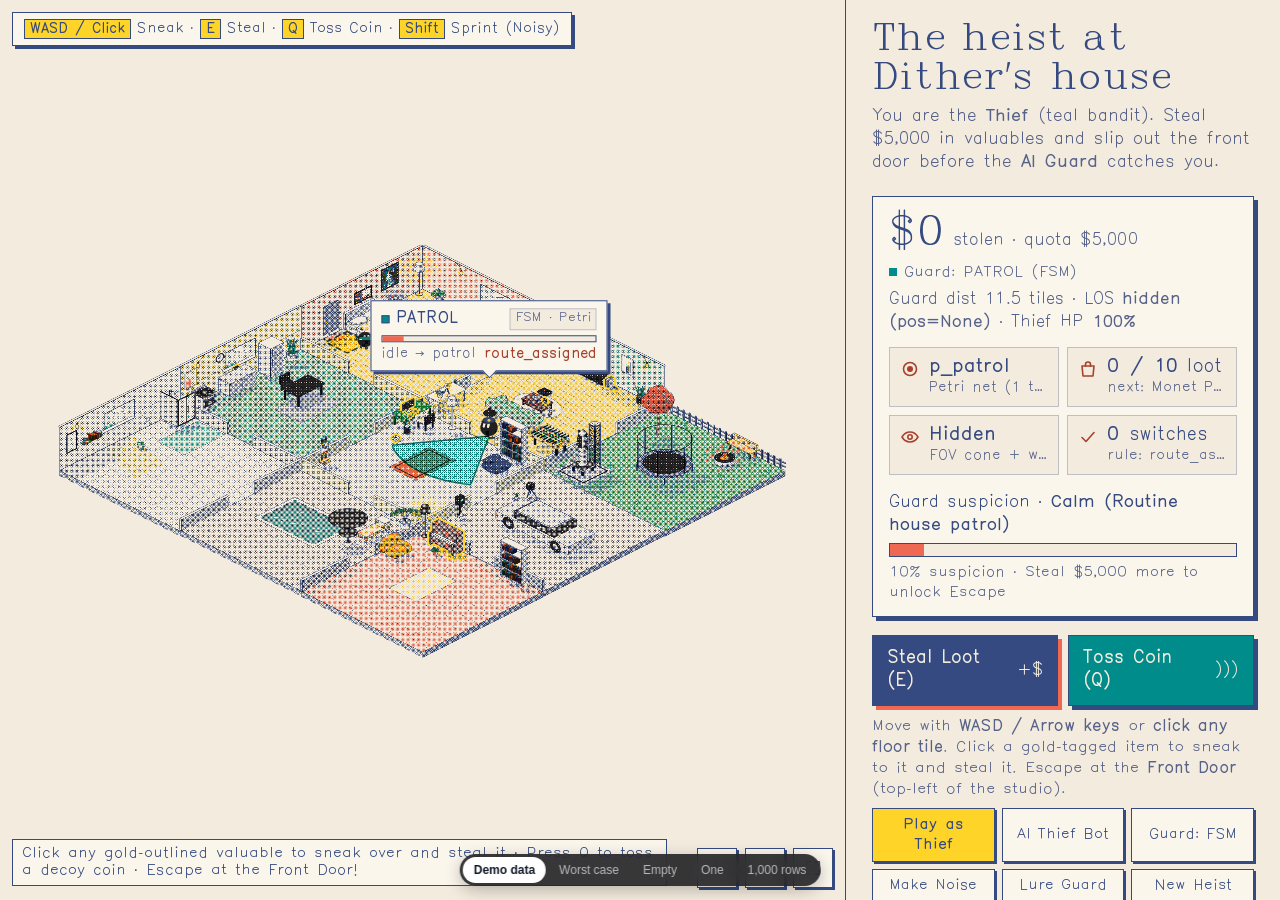
==== web/index.html @ 30a0e30f "finale" ====
<!doctype html>
<html lang="en">
<head>
<meta charset="utf-8">
<meta name="viewport" content="width=device-width, initial-scale=1, viewport-fit=cover">
<title>The Heist at Dither's House — Stealth Robbery vs. NPC AI</title>
<meta name="description" content="Play as a thief robbing an isometric riso-print house while an AI Guard (7-state FSM, Reactive Behavior Tree, and Petri Net) hunts you down.">
<meta name="theme-color" content="#f3ebdd">
<meta name="color-scheme" content="light">
<link rel="icon" href="favicon.ico" sizes="16x16 32x32 48x48">
<link rel="icon" href="icon-192.png" type="image/png" sizes="192x192">
<link rel="apple-touch-icon" href="apple-touch-icon.png">
<link rel="preload" href="fonts/KevinSerif-Regular.woff2" as="font" type="font/woff2" crossorigin>
<link rel="preload" href="fonts/KevinSans-Regular.woff2" as="font" type="font/woff2" crossorigin>
<link rel="stylesheet" href="style.css?v=7">
</head>
<body>
<div class="app">
  <header class="top">
    <h1 class="title">The heist at <span class="bot-name" id="header-bot-name">Dither</span>'s house</h1>
    <p class="lede">You are the <strong>Thief</strong> (teal bandit). Steal <span id="header-quota">$5,000</span> in valuables and slip out the front door before the <strong>AI Guard</strong> catches you.</p>
  </header>

  <main class="view" id="view" aria-label="The house. Use WASD or click to sneak, E to steal loot, Q to toss a coin.">
    <canvas id="stage" aria-hidden="true"></canvas>

    <!-- Top-left in-game controls badge -->
    <div class="heist-hud-pill" id="heist-hud-pill">
      <span class="heist-key">WASD / Click</span> Sneak
      <span class="heist-sep">&middot;</span>
      <span class="heist-key">E</span> Steal
      <span class="heist-sep">&middot;</span>
      <span class="heist-key">Q</span> Toss Coin
      <span class="heist-sep">&middot;</span>
      <span class="heist-key">Shift</span> Sprint (Noisy)
    </div>

    <!-- Banner when Busted or Escaped -->
    <div class="heist-banner" id="heist-banner" hidden>
      <p class="heist-banner-kicker" id="banner-kicker">CAUGHT BY GUARD AI</p>
      <h2 class="heist-banner-title" id="banner-title">Busted in the Living Room!</h2>
      <p class="heist-banner-sub" id="banner-sub">The Guard transitioned Chase &rarr; Attack when distance dropped below 1.35 tiles.</p>
      <button type="button" class="cta" id="banner-retry-btn"><span>Run New Heist</span> <span>&rarr;</span></button>
    </div>

    <!-- Promoted Glance HUD Tether (world-anchored above the Guard Bot) -->
    <div class="glance-tether" id="glance-tether">
      <div class="glance-top">
        <span class="glance-state">
          <span class="glance-dot" id="glance-dot"></span>
          <span id="glance-state-text">PATROL</span>
        </span>
        <span class="glance-arch" id="glance-arch-text">FSM &middot; Petri</span>
      </div>
      <div class="glance-bar">
        <span class="glance-bar-fill" id="glance-bar-fill"></span>
      </div>
      <div class="glance-rule">
        <span id="glance-rule-srcdst">return &rarr; patrol</span>
        <span class="glance-guard-tag" id="glance-rule-guard">at_route_start</span>
      </div>
    </div>

    <!-- World-anchored prompt over the Thief when standing next to stealable loot -->
    <div class="thief-prompt" id="thief-prompt" hidden>
      <span class="thief-prompt-key">E</span> <span id="thief-prompt-text">Steal MacBook Air ($1,299)</span>
    </div>

    <p class="hint" id="hint" hidden></p>
    <div class="zoom" role="group" aria-label="Zoom">
      <button type="button" data-zoom="in" aria-label="Closer">+</button>
      <button type="button" data-zoom="out" aria-label="Further">&minus;</button>
      <button type="button" data-zoom="fit" aria-label="See the whole house"><svg viewBox="0 0 20 20" aria-hidden="true"><path d="M3 7V3h4M13 3h4v4M17 13v4h-4M7 17H3v-4"/></svg></button>
    </div>
    <div class="receipt" id="receipt" hidden role="dialog" aria-labelledby="receipt-name">
      <button type="button" class="receipt-x" aria-label="Close">&times;</button>
      <p class="receipt-kind"></p>
      <h2 id="receipt-name" class="receipt-name"></h2>
      <p class="receipt-price"></p>
      <p class="receipt-by"></p>
      <p class="receipt-when"></p>
    </div>
    <p class="loading" id="loading">printing the house&hellip;</p>
  </main>

  <aside class="panel">
    <section class="wallet" aria-label="Heist Loot and Guard AI Telemetry">
      <div class="wallet-top">
        <p class="balance" id="state-balance"><span class="balance-n" id="loot-total">$0</span> <span class="balance-w" id="loot-status">stolen &middot; quota $5,000</span></p>
        <p class="trip" id="panel-trip" aria-live="polite"><span class="trip-dot" aria-hidden="true"></span><span class="trip-t" id="panel-arch-badge">Guard: PATROL (FSM)</span></p>
      </div>
      <p class="sums" id="panel-percepts">Guard dist <span class="earned" id="p-dist">6.2 tiles</span> &middot; LOS <strong id="p-los">hidden</strong> &middot; Thief HP <strong id="p-hp">100%</strong></p>
      <ul class="rates">
        <li>
          <svg viewBox="0 0 20 20" aria-hidden="true"><circle cx="10" cy="10" r="6.5"/><circle cx="10" cy="10" r="2.2" fill="currentColor"/></svg>
          <span class="rate-top"><span class="rate-n" id="rate-place">p_patrol</span></span>
          <span class="rate-x" id="rate-place-sub">Petri net (1 token)</span>
        </li>
        <li>
          <svg viewBox="0 0 20 20" aria-hidden="true"><path d="M4 7h12l-1 10H5z"/><path d="M7.5 7V5.5a2.5 2.5 0 0 1 5 0V7"/></svg>
          <span class="rate-top"><span class="rate-n" id="rate-loot-count">0 / 10</span> <span class="rate-l" id="rate-loot-label">loot</span></span>
          <span class="rate-x" id="rate-nearest-loot">nearest: MacBook ($1,299)</span>
        </li>
        <li>
          <svg viewBox="0 0 20 20" aria-hidden="true"><path d="M2 10s3-5 8-5 8 5 8 5-3 5-8 5-8-5-8-5z"/><circle cx="10" cy="10" r="2.2"/></svg>
          <span class="rate-top"><span class="rate-n" id="rate-fov">Unseen</span></span>
          <span class="rate-x" id="rate-fov-sub">FOV cone + wall LOS</span>
        </li>
        <li>
          <svg viewBox="0 0 20 20" aria-hidden="true"><path d="M4 10.5l4 4 8-9"/></svg>
          <span class="rate-top"><span class="rate-n" id="rate-firings">0</span> <span class="rate-l" id="rate-firings-label">switches</span></span>
          <span class="rate-x" id="rate-guard-last">TLA+ I1–I5 verified</span>
        </li>
      </ul>
      <div class="goal">
        <p class="goal-what">Guard suspicion &middot; <span class="goal-name" id="alert-tier">Calm (patrolling rooms)</span></p>
        <div class="bar" id="alert-bar" role="progressbar" aria-valuemin="0" aria-valuemax="100" aria-valuenow="12"><span class="bar-fill" id="alert-bar-fill"></span></div>
        <p class="goal-n" id="alert-numbers">12% alert &middot; noise &ge; 35% triggers Investigate, FOV triggers Chase</p>
      </div>
    </section>

    <section class="help" aria-label="Heist Actions and AI Controller">
      <div class="action-row">
        <button type="button" class="cta cta-half" id="steal-btn">
          <span><strong>Steal Loot (E)</strong></span>
          <span aria-hidden="true">+$</span>
        </button>
        <button type="button" class="cta cta-half cta-secondary" id="coin-btn">
          <span><strong>Toss Coin (Q)</strong></span>
          <span aria-hidden="true">)))</span>
        </button>
      </div>
      <p class="cta-sub">Move with <strong>WASD / Arrow keys</strong> or <strong>click any floor tile</strong>. Click a gold-tagged item to sneak to it and steal it. Escape at the <strong>Front Door</strong> (top-left of the studio).</p>
      <div class="scenario-bar" role="group" aria-label="Game mode and AI architecture">
        <button type="button" id="mode-play-btn" class="is-active">Play as Thief</button>
        <button type="button" id="mode-auto-btn">AI Thief Bot</button>
        <button type="button" id="arch-switch-btn">Guard: FSM</button>
        <button type="button" data-scn="sound">Make Noise</button>
        <button type="button" data-scn="lure">Lure Guard</button>
        <button type="button" id="reset-heist-btn">New Heist</button>
      </div>
      <p class="ideas" id="bt-active-pill" aria-live="polite"></p>
    </section>

    <section class="log" aria-label="Heist and Guard AI decision feed">
      <h2>Heist &amp; Guard AI journal</h2>
      <ol class="feed" id="feed"></ol>
      <button type="button" class="more" id="more" hidden>Show earlier</button>
    </section>

    <footer class="foot">
      <p>Project 2: <strong>Smart NPC Behavior System</strong>. You control the Thief; the Guard NPC runs a single-source <strong>7-state FSM</strong>, <strong>1-token Petri Net</strong>, and <strong>Reactive Behavior Tree</strong>.</p>
    </footer>
  </aside>
</div>

<!-- Dev-only @break-ui dataset switcher (fixed bottom-center, neutral chrome) -->
<nav class="break-ui-toggle" aria-label="Break-UI dataset mode">
  <button type="button" data-break-mode="demo" data-active>Demo data</button>
  <button type="button" data-break-mode="worst">Worst case</button>
  <button type="button" data-break-mode="empty">Empty</button>
  <button type="button" data-break-mode="one">One</button>
  <button type="button" data-break-mode="huge">1,000 rows</button>
</nav>

<script src="js/data.js"></script>
<script src="js/press.js"></script>
<script src="js/world.js"></script>
<script src="js/kinds.js"></script>
<script src="js/robot.js"></script>
<script src="js/scene.js"></script>
<script src="app.js?v=7"></script>
</body>
</html>
---- web/style.css ----
/* Dither's house — Heist Edition: a riso print on cream stock.
   Words in Kevin Serif and Kevin Sans. No rounded corners, no gradients: tints are dithers. */
@font-face { font-family: 'Kevin Serif'; src: url(fonts/KevinSerif-Regular.woff2) format('woff2'); font-weight: 400; font-display: swap; }
@font-face { font-family: 'Kevin Serif'; src: url(fonts/KevinSerif-Bold.woff2) format('woff2'); font-weight: 700; font-display: swap; }
@font-face { font-family: 'Kevin Sans'; src: url(fonts/KevinSans-Regular.woff2) format('woff2'); font-weight: 400; font-display: swap; }
@font-face { font-family: 'Kevin Sans'; src: url(fonts/KevinSans-Bold.woff2) format('woff2'); font-weight: 700; font-display: swap; }

:root {
  --paper: #f3ebdd;
  --card: #fbf6ec;
  --ink: #344a80;
  --ink-2: #56628a;
  --line: rgba(52, 74, 128, 0.28);
  --coral: #ee6852;
  --coral-ink: #a8402d;
  --sun: #ffd428;
  --teal: #008c8a;
  --black: #242226;
  --panel: clamp(420px, 34vw, 560px);
  --dither-coral: none;
  --dither-sun: none;
  --dither-teal: none;
}
* { box-sizing: border-box; }
html, body { margin: 0; background: var(--paper); color: var(--ink); }
body { font: 16px/1.5 'Kevin Sans', ui-sans-serif, system-ui, sans-serif; -webkit-text-size-adjust: 100%; }
a { color: inherit; text-decoration-color: var(--coral); text-decoration-thickness: 1.5px; text-underline-offset: 3px; }
a:hover { color: var(--coral-ink); }
:focus-visible { outline: 2px solid var(--coral-ink); outline-offset: 2px; }
button { font: inherit; color: var(--ink); background: var(--paper); border: 1.5px solid var(--ink); border-radius: 0; cursor: pointer; }
button:hover { background: var(--sun); }
svg { stroke: currentColor; fill: none; stroke-width: 1.6; stroke-linecap: round; stroke-linejoin: round; }

.app { display: grid; grid-template-columns: minmax(0, 1fr) var(--panel); grid-template-rows: auto minmax(0, 1fr); grid-template-areas: "view top" "view panel"; height: 100vh; height: 100dvh; }
.top { grid-area: top; padding: 20px 26px 12px; border-left: 1.5px solid var(--ink); min-width: 0; }
.view { grid-area: view; position: relative; overflow: hidden; background: var(--paper); }
.panel { grid-area: panel; overflow-y: auto; padding: 4px 26px 64px; border-left: 1.5px solid var(--ink); min-width: 0; }
.title { margin: 0; font: 400 2.2rem/1.12 'Kevin Serif'; letter-spacing: -0.01em; overflow-wrap: anywhere; }
.lede { margin: 6px 0 0; color: var(--ink-2); max-width: 34em; font-size: 0.96rem; overflow-wrap: anywhere; }

#stage { display: block; width: 100%; height: 100%; cursor: crosshair; touch-action: none; }
#stage.is-drag { cursor: grabbing; }
#stage.is-point { cursor: pointer; }
.loading[hidden], .hint[hidden], .heist-banner[hidden], .thief-prompt[hidden], .more[hidden] { display: none; }
.loading { position: absolute; inset: 0; display: grid; place-items: center; margin: 0; font-family: 'Kevin Serif'; font-size: 1.3rem; color: var(--ink-2); pointer-events: none; }
.hint { position: absolute; left: 12px; bottom: 14px; max-width: calc(100% - 190px); margin: 0; padding: 5px 9px; font-size: 0.85rem; line-height: 1.3; background: var(--card); border: 1.5px solid var(--ink); pointer-events: none; transition: opacity 0.6s; }
.hint.is-gone { opacity: 0; }
.zoom { position: absolute; right: 12px; bottom: 12px; display: flex; gap: 8px; z-index: 25; }
.zoom button { display: grid; place-items: center; width: 40px; height: 40px; padding: 0; font-size: 1.35rem; line-height: 1; background: var(--card); box-shadow: 2px 2px 0 var(--ink); }
.zoom svg { width: 18px; height: 18px; stroke-width: 1.8; }
.zoom button:active { transform: translate(2px, 2px); box-shadow: none; }

/* ---- Top-left Heist Controls Strip ---- */
.heist-hud-pill {
  position: absolute;
  top: 12px;
  left: 12px;
  z-index: 25;
  display: inline-flex;
  align-items: center;
  flex-wrap: wrap;
  gap: 6px;
  padding: 6px 11px;
  font-size: 0.82rem;
  background: var(--card);
  border: 1.5px solid var(--ink);
  box-shadow: 3px 3px 0 var(--ink);
  pointer-events: none;
}
.heist-key {
  display: inline-block;
  padding: 0 5px;
  font-weight: 700;
  font-size: 0.76rem;
  background: var(--sun);
  border: 1px solid var(--ink);
  flex-shrink: 0;
}
.heist-sep { color: var(--ink-2); }

/* ---- World-Anchored Thief Steal Prompt (Fix #1: wraps cleanly up to 280px, never overflows) ---- */
.thief-prompt {
  position: absolute;
  pointer-events: none;
  transform: translate(-50%, -100%);
  margin-top: -40px;
  max-width: min(280px, calc(100vw - 32px));
  padding: 5px 10px;
  font-size: 0.8rem;
  line-height: 1.3;
  font-weight: 700;
  background: var(--sun);
  color: var(--ink);
  border: 1.5px solid var(--ink);
  box-shadow: 2px 2px 0 var(--ink);
  white-space: normal;
  overflow-wrap: anywhere;
  z-index: 22;
}
.thief-prompt-key {
  display: inline-block;
  padding: 0 5px;
  margin-right: 4px;
  background: var(--ink);
  color: var(--paper);
  flex-shrink: 0;
}

/* ---- Busted / Escaped Overlay Banner ---- */
.heist-banner {
  position: absolute;
  top: 50%;
  left: 50%;
  transform: translate(-50%, -50%);
  width: min(380px, calc(100% - 32px));
  padding: 18px 20px;
  background: var(--card);
  border: 2px solid var(--ink);
  box-shadow: 6px 6px 0 var(--ink);
  z-index: 40;
}
.heist-banner-kicker {
  margin: 0;
  font-size: 0.8rem;
  font-weight: 700;
  letter-spacing: 0.05em;
  color: var(--coral-ink);
  text-transform: uppercase;
}
.heist-banner-title {
  margin: 4px 0 8px;
  font: 400 1.75rem/1.15 'Kevin Serif';
  overflow-wrap: anywhere;
}
.heist-banner-sub {
  margin: 0 0 14px;
  font-size: 0.92rem;
  color: var(--ink-2);
  overflow-wrap: anywhere;
}

/* ---- Promoted Glance HUD Tether (Fix #2 & #5: bounded width, middle-truncated tokens, overflow: hidden bar) ---- */
.glance-tether {
  position: absolute;
  pointer-events: none;
  transform: translate(-50%, -100%);
  margin-top: -46px;
  min-width: 196px;
  max-width: 260px;
  padding: 7px 10px 8px;
  background: var(--card);
  border: 1.5px solid var(--ink);
  box-shadow: 3px 3px 0 var(--ink);
  z-index: 20;
}
.glance-tether::after {
  content: "";
  position: absolute;
  bottom: -6px;
  left: 50%;
  transform: translateX(-50%) rotate(45deg);
  width: 9px;
  height: 9px;
  background: var(--card);
  border-right: 1.5px solid var(--ink);
  border-bottom: 1.5px solid var(--ink);
}
.glance-top {
  display: flex;
  align-items: center;
  justify-content: space-between;
  gap: 8px;
  margin-bottom: 5px;
  min-width: 0;
}
.glance-state {
  display: inline-flex;
  align-items: center;
  gap: 6px;
  min-width: 0;
  font: 700 0.86rem/1.1 'Kevin Sans', sans-serif;
  text-transform: uppercase;
  letter-spacing: 0.04em;
  overflow-wrap: anywhere;
}
.glance-dot {
  width: 8px;
  height: 8px;
  background: var(--teal);
  border: 1px solid var(--ink);
  flex-shrink: 0;
}
.glance-arch {
  font-size: 0.74rem;
  padding: 1px 5px;
  border: 1px solid var(--line);
  background: var(--paper);
  color: var(--ink-2);
  white-space: nowrap;
  flex-shrink: 0;
}
.glance-bar {
  height: 7px;
  border: 1px solid var(--ink);
  background: var(--paper);
  margin-bottom: 5px;
  overflow: hidden;
}
.glance-bar-fill {
  display: block;
  height: 100%;
  width: 12%;
  background-color: var(--coral);
  background-image: var(--dither-coral);
  background-size: 8px 8px;
  image-rendering: pixelated;
  transition: width 120ms ease-out;
}
.glance-rule {
  display: flex;
  align-items: center;
  justify-content: space-between;
  gap: 8px;
  min-width: 0;
  font-size: 0.78rem;
  line-height: 1.2;
  color: var(--ink-2);
  font-variant-numeric: tabular-nums;
}
.glance-guard-tag {
  font-weight: 700;
  color: var(--coral-ink);
  overflow-wrap: anywhere;
  text-align: right;
}

.receipt { position: absolute; left: 12px; top: 54px; width: min(320px, calc(100% - 24px)); padding: 12px 14px 12px; background: var(--card); border: 1.5px solid var(--ink); box-shadow: 4px 4px 0 var(--ink); z-index: 30; }
.receipt[hidden] { display: none; }
.receipt-x { position: absolute; right: 4px; top: 4px; width: 40px; height: 40px; padding: 0; border: 0; font-size: 1.5rem; line-height: 1; background: transparent; }
.receipt-kind { margin: 0; font-size: 0.85rem; color: var(--ink-2); }
.receipt-name { margin: 2px 34px 6px 0; font: 400 1.3rem/1.15 'Kevin Serif'; overflow-wrap: anywhere; }
.receipt-price, .receipt-by, .receipt-when { margin: 4px 0 0; font-size: 0.95rem; }
.receipt-when { color: var(--ink-2); font-size: 0.86rem; }

/* ---- Wallet / Heist Score & Guard Telemetry ---- */
.wallet { margin: 6px 0 0; padding: 16px 16px 14px; background: var(--card); border: 1.5px solid var(--ink); box-shadow: 4px 4px 0 var(--ink); }
.wallet-top { display: flex; align-items: baseline; justify-content: space-between; gap: 8px 14px; flex-wrap: wrap; }
.balance { margin: 0; min-width: 0; overflow-wrap: anywhere; }
.balance-n { font: 400 2.45rem/1.05 'Kevin Serif'; font-variant-numeric: tabular-nums; }
.balance-w { color: var(--ink-2); font-size: 0.92rem; }
.balance.is-up .balance-n { color: var(--coral-ink); }
.trip { display: inline-flex; align-items: center; gap: 7px; margin: 0; min-width: 0; max-width: 100%; font-size: 0.85rem; color: var(--ink-2); font-variant-numeric: tabular-nums; }
.trip-dot { width: 8px; height: 8px; background: var(--teal); flex-shrink: 0; }
.trip-t { overflow-wrap: anywhere; }
.trip.is-now .trip-dot { background: var(--coral); animation: blink 0.6s steps(2) infinite; }
@keyframes blink { 50% { opacity: 0.2; } }
.sums { margin: 6px 0 14px; font-size: 0.92rem; color: var(--ink-2); font-variant-numeric: tabular-nums; overflow-wrap: anywhere; }
.rates { margin: 0 0 16px; padding: 0; list-style: none; display: grid; grid-template-columns: minmax(0, 1fr) minmax(0, 1fr); gap: 8px; }
.rates li { display: grid; grid-template-columns: 20px minmax(0, 1fr); column-gap: 9px; align-items: start; padding: 9px 10px; border: 1px solid var(--line); background: var(--paper); min-width: 0; }
.rates svg { grid-row: 1 / 3; width: 20px; height: 20px; margin-top: 2px; color: var(--coral-ink); flex-shrink: 0; }
.rate-top, .rate-x { grid-column: 2; min-width: 0; }
.rate-top { overflow-wrap: anywhere; line-height: 1.25; }
.rate-n { font-weight: 700; font-size: 1.05rem; font-variant-numeric: tabular-nums; overflow-wrap: anywhere; }
.rate-x { font-size: 0.8rem; color: var(--ink-2); white-space: nowrap; overflow: hidden; text-overflow: ellipsis; }
.goal-what { margin: 0 0 6px; font-size: 0.95rem; overflow-wrap: anywhere; }
.goal-name { font-weight: 700; }
.bar { height: 14px; border: 1.5px solid var(--ink); background: var(--paper); overflow: hidden; }
.bar-fill { display: block; height: 100%; width: 0; background-color: var(--coral); background-image: var(--dither-coral); background-size: 8px 8px; image-rendering: pixelated; transition: width 0.2s ease-out; }
.goal-n { margin: 5px 0 0; font-size: 0.84rem; color: var(--ink-2); font-variant-numeric: tabular-nums; overflow-wrap: anywhere; }

/* ---- Controls ---- */
.help { margin: 18px 0 0; }
.action-row { display: grid; grid-template-columns: 1fr 1fr; gap: 10px; }
.cta { display: flex; align-items: center; justify-content: space-between; width: 100%; gap: 8px; padding: 11px 14px; font-size: 0.98rem; text-decoration: none; color: var(--paper); background: var(--ink); border: 1.5px solid var(--ink); box-shadow: 4px 4px 0 var(--coral); text-align: left; }
.cta:hover { color: var(--paper); background: var(--coral-ink); border-color: var(--coral-ink); box-shadow: 4px 4px 0 var(--ink); }
.cta:active { transform: translate(3px, 3px); box-shadow: 1px 1px 0 var(--coral); }
.cta-secondary { background: var(--teal); box-shadow: 4px 4px 0 var(--ink); }
.cta-sub { margin: 10px 0 8px; font-size: 0.88rem; color: var(--ink-2); }

.scenario-bar {
  display: grid;
  grid-template-columns: repeat(3, 1fr);
  gap: 7px;
  margin-top: 8px;
}
.scenario-bar button {
  padding: 6px 8px;
  font-size: 0.83rem;
  background: var(--card);
  box-shadow: 2px 2px 0 var(--ink);
  min-width: 0;
  overflow-wrap: anywhere;
}
.scenario-bar button:hover { background: var(--sun); }
.scenario-bar button:active { transform: translate(2px, 2px); box-shadow: none; }
.scenario-bar button.is-active { background: var(--sun); font-weight: 700; }

/* Fix #8: wraps long BT / Petri net traces cleanly inside .panel */
.ideas { display: block; max-width: 100%; margin: 10px 0 0; padding: 5px 9px; font-size: 0.82rem; line-height: 1.35; border: 1px solid var(--line); background: var(--card); overflow-wrap: anywhere; }
.ideas:empty { display: none; }

/* ---- Feed ---- */
.log { margin: 24px 0 0; }
.log h2 { margin: 0 0 4px; font: 400 1.45rem/1.1 'Kevin Serif'; }
.feed, .grp-l { margin: 0; padding: 0; list-style: none; }
.grp { padding: 12px 0 4px; border-top: 1.5px dashed var(--line); }
.grp:first-child { border-top: 0; }
.grp-t { margin: 0 0 6px; font-size: 0.8rem; color: var(--ink-2); overflow-wrap: anywhere; }
.card { margin: 2px 0 10px; padding: 11px 13px; background: var(--card); border: 1.5px solid var(--ink); box-shadow: 3px 3px 0 var(--ink); overflow-wrap: anywhere; }
.card.is-now { background-image: var(--dither-sun); background-size: 8px 8px; }
.card-kicker { display: flex; flex-wrap: wrap; align-items: center; gap: 4px 10px; margin: 0 0 4px; font-size: 0.82rem; color: var(--ink-2); }
.tag { display: inline-flex; align-items: center; gap: 4px; max-width: 100%; padding: 1px 7px; font-size: 0.78rem; color: var(--ink); border: 1px solid var(--line); background: var(--paper); overflow-wrap: anywhere; }
.card-title { margin: 0; font: 700 1.02rem/1.35 'Kevin Sans', sans-serif; overflow-wrap: anywhere; }
.card-title .card-sub { font-weight: 400; font-size: 0.9rem; color: var(--ink-2); }
.card-meta { margin: 5px 0 0; font-size: 0.92rem; font-variant-numeric: tabular-nums; overflow-wrap: anywhere; }
.price { display: inline-block; padding: 0 7px; margin-right: 4px; font-weight: 700; color: var(--paper); background: var(--coral-ink); font-variant-numeric: tabular-nums; }
.price.is-loot { background: var(--teal); }
.card-quote { margin: 8px 0 0; padding-left: 10px; border-left: 3px solid var(--sun); font: italic 400 0.96rem/1.45 'Kevin Serif'; overflow-wrap: anywhere; }
.card-note { margin: 6px 0 0; font-size: 0.84rem; color: var(--ink-2); overflow-wrap: anywhere; }
.feed-empty { padding: 14px 12px; font-size: 0.9rem; color: var(--ink-2); background: var(--card); border: 1.5px dashed var(--line); }
.more { display: block; width: 100%; margin: 6px 0 0; padding: 10px 12px; font-size: 0.92rem; background: var(--card); box-shadow: 2px 2px 0 var(--ink); }

.foot { margin: 26px 0 0; padding-top: 14px; border-top: 1.5px dashed var(--line); font-size: 0.85rem; color: var(--ink-2); }

/* ---- Dev-only @break-ui Segmented Toggle (neutral chrome, bottom-center) ---- */
.break-ui-toggle {
  position: fixed;
  bottom: 14px;
  left: 50%;
  transform: translateX(-50%);
  z-index: 2147483647;
  display: inline-flex;
  align-items: center;
  gap: 2px;
  padding: 3px;
  border-radius: 999px;
  background: rgba(24, 24, 27, 0.86);
  backdrop-filter: blur(8px);
  box-shadow: 0 4px 16px rgba(0, 0, 0, 0.25);
  font: 500 12px/1 -apple-system, BlinkMacSystemFont, "Segoe UI", sans-serif;
  user-select: none;
}
.break-ui-toggle button {
  height: 26px;
  padding: 0 11px;
  border: 0;
  border-radius: 999px;
  background: transparent;
  color: rgba(255, 255, 255, 0.65);
  font: inherit;
  cursor: pointer;
}
.break-ui-toggle button:hover {
  background: rgba(255, 255, 255, 0.08);
  color: #fff;
}
.break-ui-toggle button[data-active] {
  background: #fff;
  color: #111827;
  font-weight: 600;
}

@media (max-width: 820px) {
  .app { display: block; height: auto; }
  .top { padding: 16px 16px 12px; border-left: 0; }
  .view { height: 54vh; min-height: 320px; border-top: 1.5px solid var(--ink); border-bottom: 1.5px solid var(--ink); }
  .panel { overflow: visible; padding: 18px 16px 64px; border-left: 0; }
}
@media (max-width: 380px) {
  .rates, .action-row, .scenario-bar { grid-template-columns: 1fr; }
}
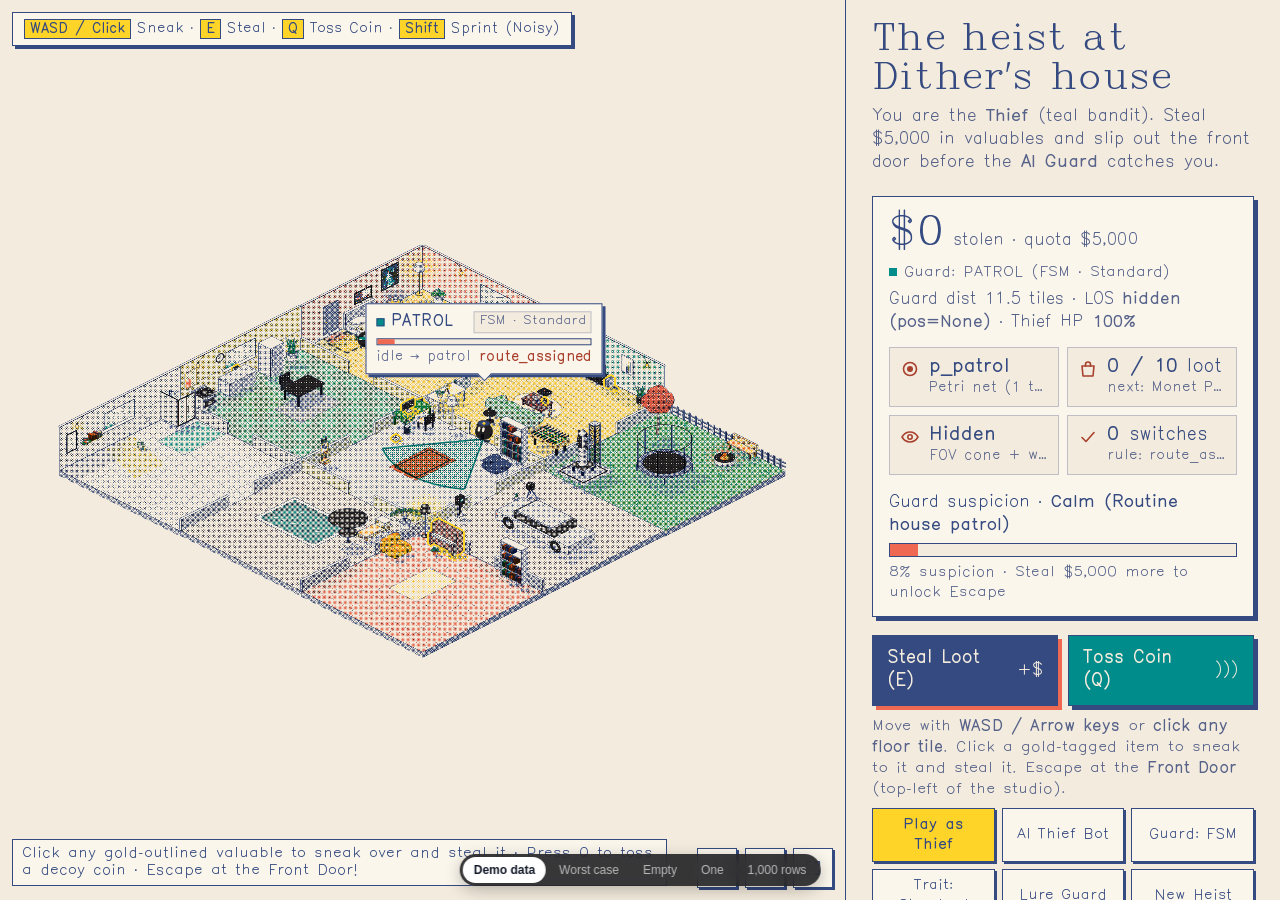
==== commit 07eaf2c9: "Build stealth heist game and NPC AI comparison" ====
--- a/web/index.html
+++ b/web/index.html
@@ -131,11 +131,11 @@
         </button>
       </div>
       <p class="cta-sub">Move with <strong>WASD / Arrow keys</strong> or <strong>click any floor tile</strong>. Click a gold-tagged item to sneak to it and steal it. Escape at the <strong>Front Door</strong> (top-left of the studio).</p>
-      <div class="scenario-bar" role="group" aria-label="Game mode and AI architecture">
+      <div class="scenario-bar" role="group" aria-label="Game mode, personality, and AI architecture">
         <button type="button" id="mode-play-btn" class="is-active">Play as Thief</button>
         <button type="button" id="mode-auto-btn">AI Thief Bot</button>
         <button type="button" id="arch-switch-btn">Guard: FSM</button>
-        <button type="button" data-scn="sound">Make Noise</button>
+        <button type="button" id="profile-switch-btn" title="Cycle NPC Guard Personality">Trait: Standard</button>
         <button type="button" data-scn="lure">Lure Guard</button>
         <button type="button" id="reset-heist-btn">New Heist</button>
       </div>
@@ -164,11 +164,13 @@
 </nav>
 
 <script src="js/data.js"></script>
+<script src="js/guard_config.js"></script>
+<script src="js/bt.js"></script>
 <script src="js/press.js"></script>
 <script src="js/world.js"></script>
 <script src="js/kinds.js"></script>
 <script src="js/robot.js"></script>
 <script src="js/scene.js"></script>
-<script src="app.js?v=7"></script>
+<script src="app.js?v=8"></script>
 </body>
 </html>
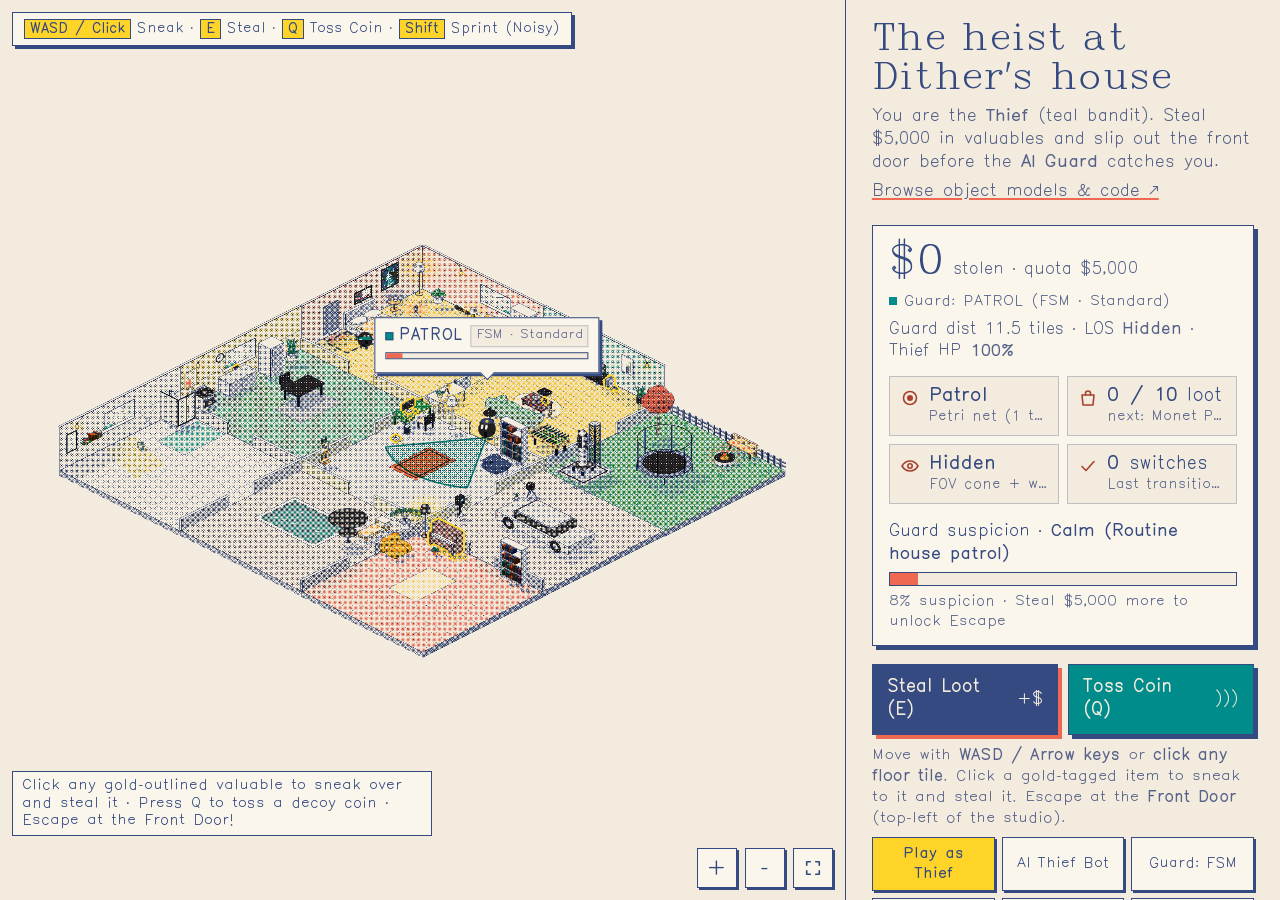
==== commit fa28f905: "Improve market layout and add workshop tooling" ====
--- a/web/index.html
+++ b/web/index.html
@@ -12,13 +12,14 @@
 <link rel="apple-touch-icon" href="apple-touch-icon.png">
 <link rel="preload" href="fonts/KevinSerif-Regular.woff2" as="font" type="font/woff2" crossorigin>
 <link rel="preload" href="fonts/KevinSans-Regular.woff2" as="font" type="font/woff2" crossorigin>
-<link rel="stylesheet" href="style.css?v=7">
+<link rel="stylesheet" href="style.css?v=8">
 </head>
 <body>
 <div class="app">
   <header class="top">
     <h1 class="title">The heist at <span class="bot-name" id="header-bot-name">Dither</span>'s house</h1>
     <p class="lede">You are the <strong>Thief</strong> (teal bandit). Steal <span id="header-quota">$5,000</span> in valuables and slip out the front door before the <strong>AI Guard</strong> catches you.</p>
+    <p class="lede"><a href="workshop.html">Browse object models &amp; code ↗</a></p>
   </header>
 
   <main class="view" id="view" aria-label="The house. Use WASD or click to sneak, E to steal loot, Q to toss a coin.">
@@ -93,7 +94,7 @@
       <ul class="rates">
         <li>
           <svg viewBox="0 0 20 20" aria-hidden="true"><circle cx="10" cy="10" r="6.5"/><circle cx="10" cy="10" r="2.2" fill="currentColor"/></svg>
-          <span class="rate-top"><span class="rate-n" id="rate-place">p_patrol</span></span>
+          <span class="rate-top"><span class="rate-n" id="rate-place">Patrol</span></span>
           <span class="rate-x" id="rate-place-sub">Petri net (1 token)</span>
         </li>
         <li>
@@ -109,7 +110,7 @@
         <li>
           <svg viewBox="0 0 20 20" aria-hidden="true"><path d="M4 10.5l4 4 8-9"/></svg>
           <span class="rate-top"><span class="rate-n" id="rate-firings">0</span> <span class="rate-l" id="rate-firings-label">switches</span></span>
-          <span class="rate-x" id="rate-guard-last">TLA+ I1–I5 verified</span>
+          <span class="rate-x" id="rate-guard-last">Last transition: idle → patrol</span>
         </li>
       </ul>
       <div class="goal">
@@ -151,18 +152,20 @@
     <footer class="foot">
       <p>Project 2: <strong>Smart NPC Behavior System</strong>. You control the Thief; the Guard NPC runs a single-source <strong>7-state FSM</strong>, <strong>1-token Petri Net</strong>, and <strong>Reactive Behavior Tree</strong>.</p>
     </footer>
+    <details class="break-ui-drawer">
+      <summary>Debug data</summary>
+      <nav class="break-ui-toggle" aria-label="Break-UI dataset mode">
+        <button type="button" data-break-mode="demo" data-active>Demo data</button>
+        <button type="button" data-break-mode="worst">Worst case</button>
+        <button type="button" data-break-mode="empty">Empty</button>
+        <button type="button" data-break-mode="one">One</button>
+        <button type="button" data-break-mode="huge">1,000 rows</button>
+      </nav>
+    </details>
   </aside>
 </div>
 
-<!-- Dev-only @break-ui dataset switcher (fixed bottom-center, neutral chrome) -->
-<nav class="break-ui-toggle" aria-label="Break-UI dataset mode">
-  <button type="button" data-break-mode="demo" data-active>Demo data</button>
-  <button type="button" data-break-mode="worst">Worst case</button>
-  <button type="button" data-break-mode="empty">Empty</button>
-  <button type="button" data-break-mode="one">One</button>
-  <button type="button" data-break-mode="huge">1,000 rows</button>
-</nav>
-
+<!-- Dev-only @break-ui stress fixtures -->
 <script src="js/data.js"></script>
 <script src="js/guard_config.js"></script>
 <script src="js/bt.js"></script>
@@ -171,6 +174,6 @@
 <script src="js/kinds.js"></script>
 <script src="js/robot.js"></script>
 <script src="js/scene.js"></script>
-<script src="app.js?v=8"></script>
+<script src="app.js?v=9"></script>
 </body>
 </html>
--- a/web/style.css
+++ b/web/style.css
@@ -43,7 +43,7 @@
 #stage.is-point { cursor: pointer; }
 .loading[hidden], .hint[hidden], .heist-banner[hidden], .thief-prompt[hidden], .more[hidden] { display: none; }
 .loading { position: absolute; inset: 0; display: grid; place-items: center; margin: 0; font-family: 'Kevin Serif'; font-size: 1.3rem; color: var(--ink-2); pointer-events: none; }
-.hint { position: absolute; left: 12px; bottom: 14px; max-width: calc(100% - 190px); margin: 0; padding: 5px 9px; font-size: 0.85rem; line-height: 1.3; background: var(--card); border: 1.5px solid var(--ink); pointer-events: none; transition: opacity 0.6s; }
+.hint { position: absolute; left: 12px; bottom: 64px; max-width: min(420px, calc(100% - 24px)); margin: 0; padding: 5px 9px; font-size: 0.85rem; line-height: 1.3; background: var(--card); border: 1.5px solid var(--ink); pointer-events: none; transition: opacity 0.6s; }
 .hint.is-gone { opacity: 0; }
 .zoom { position: absolute; right: 12px; bottom: 12px; display: flex; gap: 8px; z-index: 25; }
 .zoom button { display: grid; place-items: center; width: 40px; height: 40px; padding: 0; font-size: 1.35rem; line-height: 1; background: var(--card); box-shadow: 2px 2px 0 var(--ink); }
@@ -227,6 +227,7 @@
   color: var(--ink-2);
   font-variant-numeric: tabular-nums;
 }
+.glance-rule { display: none; }
 .glance-guard-tag {
   font-weight: 700;
   color: var(--coral-ink);
@@ -322,41 +323,49 @@
 
 .foot { margin: 26px 0 0; padding-top: 14px; border-top: 1.5px dashed var(--line); font-size: 0.85rem; color: var(--ink-2); }
 
+/* Collapsed stress fixtures stay available without covering game controls. */
+.break-ui-drawer { margin-top: 20px; border-top: 1px dashed var(--line); padding-top: 8px; }
+.break-ui-drawer > summary {
+  width: max-content; padding: 5px 9px;
+  background: var(--card); border: 1.5px solid var(--ink); box-shadow: 2px 2px 0 var(--ink);
+  cursor: pointer; font-size: 0.78rem; font-weight: 700; list-style: none;
+}
+.break-ui-drawer > summary::-webkit-details-marker { display: none; }
+.break-ui-drawer > summary::before { content: "+ "; }
+.break-ui-drawer[open] > summary::before { content: "− "; }
+.break-ui-drawer .break-ui-toggle {
+  position: static; transform: none; display: flex; flex-wrap: wrap; justify-content: flex-end;
+  max-width: min(360px, calc(100vw - 24px)); margin-top: 6px; padding: 5px;
+  background: var(--card); border: 1.5px solid var(--ink); box-shadow: 3px 3px 0 var(--ink);
+}
+
 /* ---- Dev-only @break-ui Segmented Toggle (neutral chrome, bottom-center) ---- */
 .break-ui-toggle {
-  position: fixed;
-  bottom: 14px;
-  left: 50%;
-  transform: translateX(-50%);
-  z-index: 2147483647;
   display: inline-flex;
+  flex-wrap: wrap;
   align-items: center;
   gap: 2px;
   padding: 3px;
-  border-radius: 999px;
-  background: rgba(24, 24, 27, 0.86);
-  backdrop-filter: blur(8px);
-  box-shadow: 0 4px 16px rgba(0, 0, 0, 0.25);
-  font: 500 12px/1 -apple-system, BlinkMacSystemFont, "Segoe UI", sans-serif;
+  background: var(--card);
+  font: 700 12px/1.2 'Kevin Sans', sans-serif;
   user-select: none;
 }
 .break-ui-toggle button {
-  height: 26px;
-  padding: 0 11px;
-  border: 0;
-  border-radius: 999px;
+  min-height: 30px;
+  padding: 3px 8px;
+  border: 1px solid var(--line);
   background: transparent;
-  color: rgba(255, 255, 255, 0.65);
+  color: var(--ink);
   font: inherit;
   cursor: pointer;
 }
 .break-ui-toggle button:hover {
-  background: rgba(255, 255, 255, 0.08);
-  color: #fff;
+  background: var(--sun);
+  color: var(--ink);
 }
 .break-ui-toggle button[data-active] {
-  background: #fff;
-  color: #111827;
+  background: var(--sun);
+  color: var(--ink);
   font-weight: 600;
 }
 
